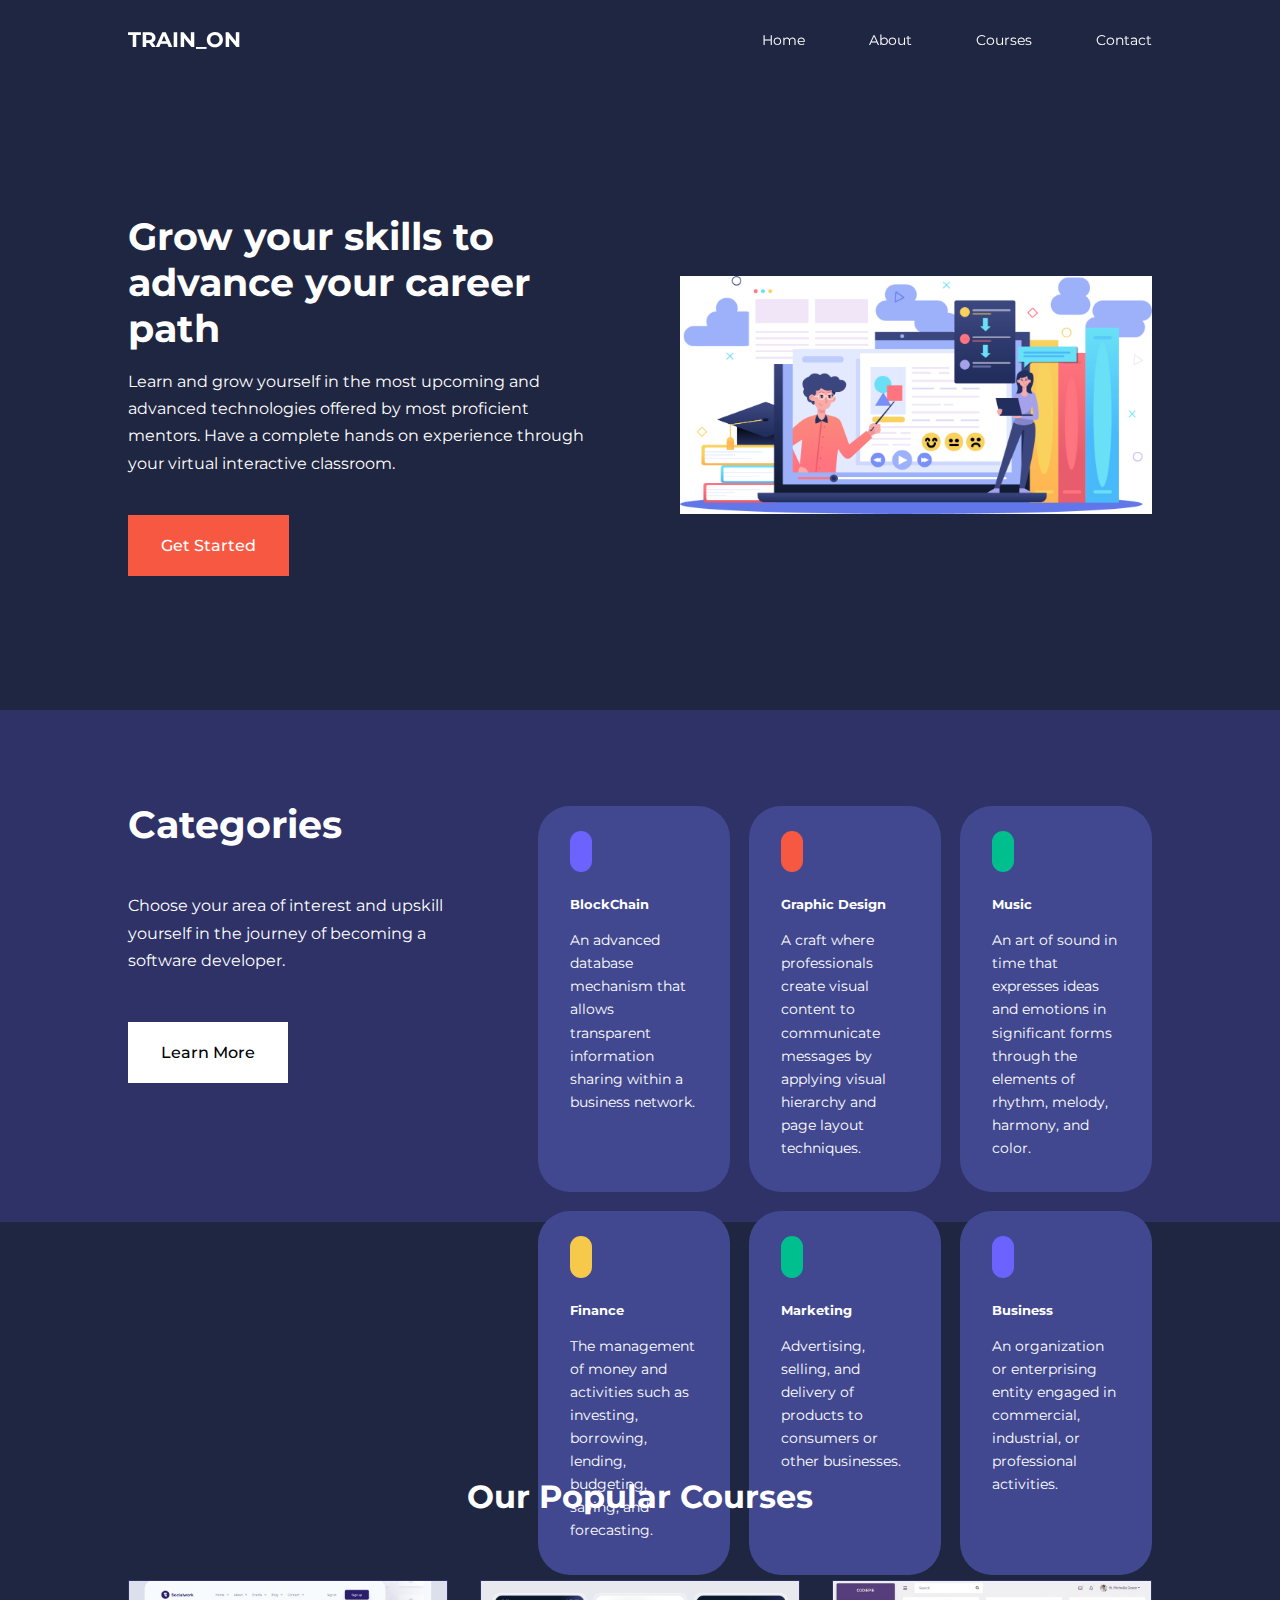
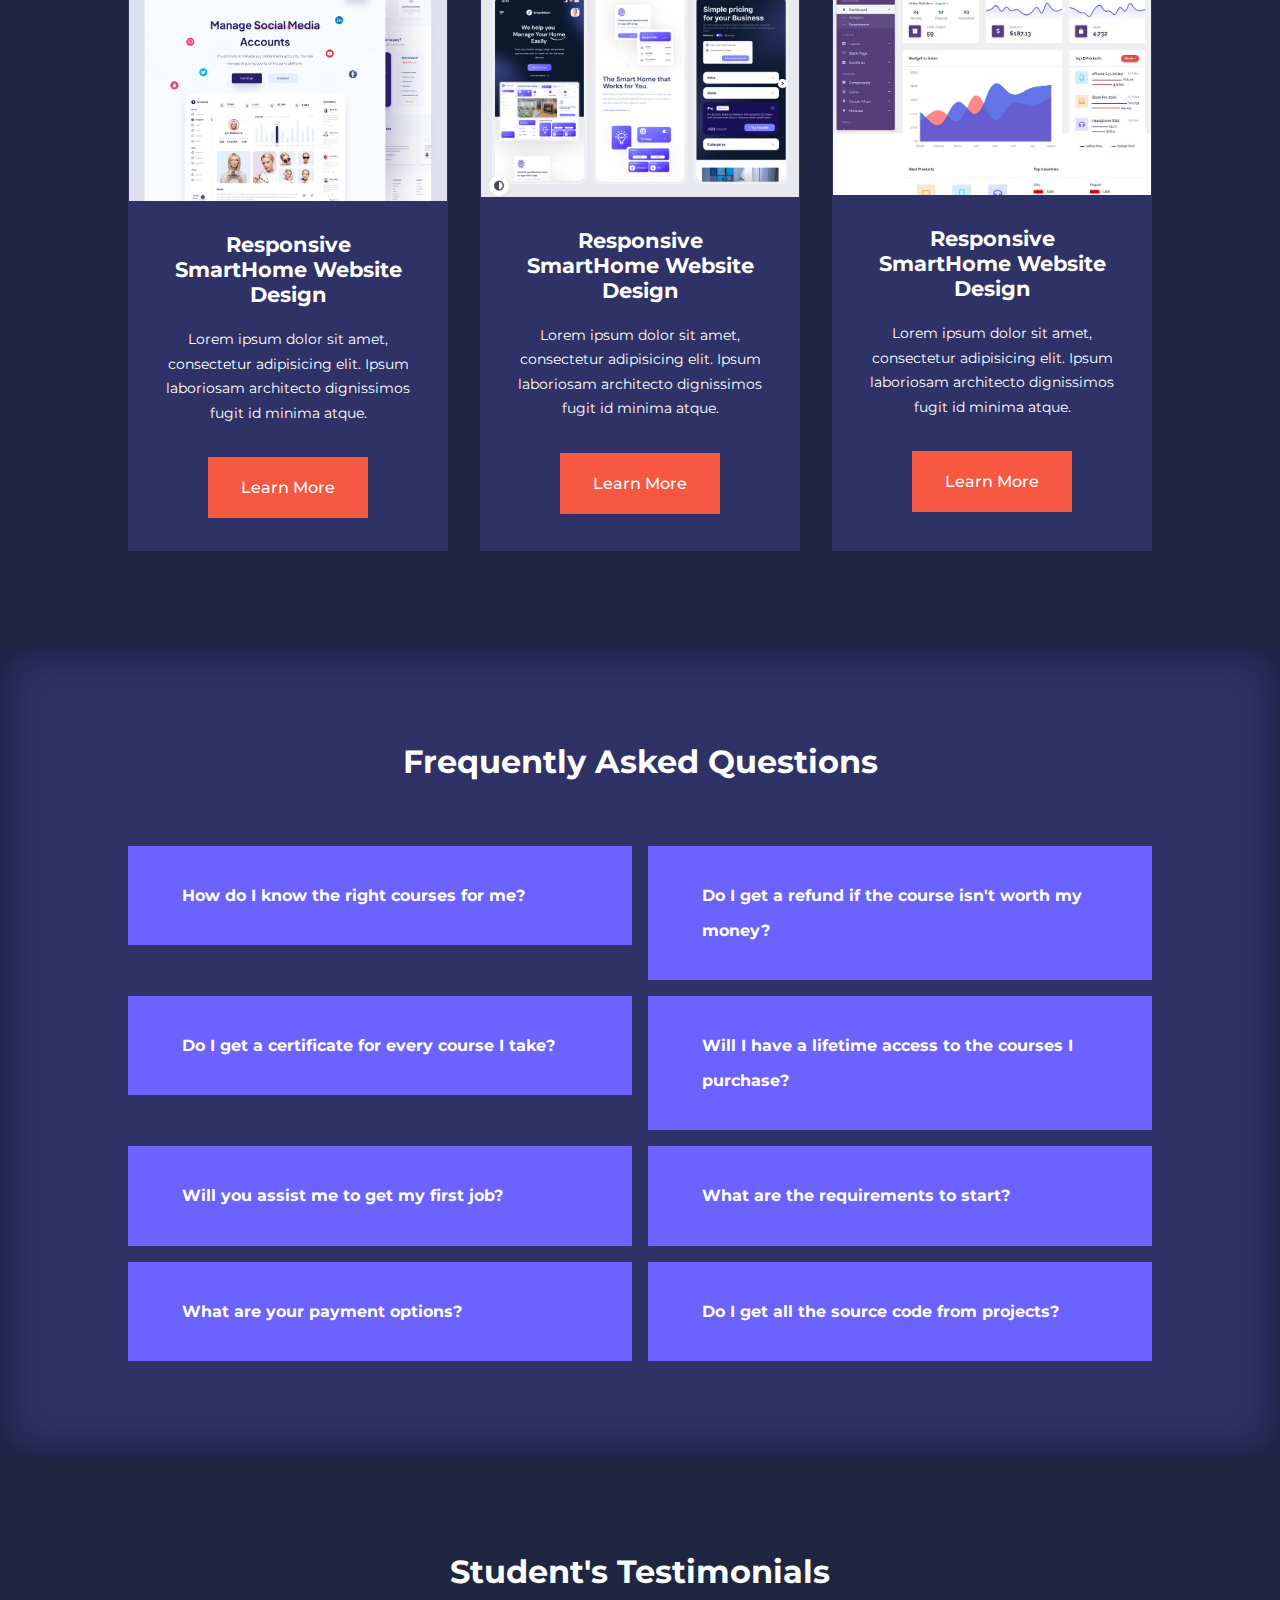
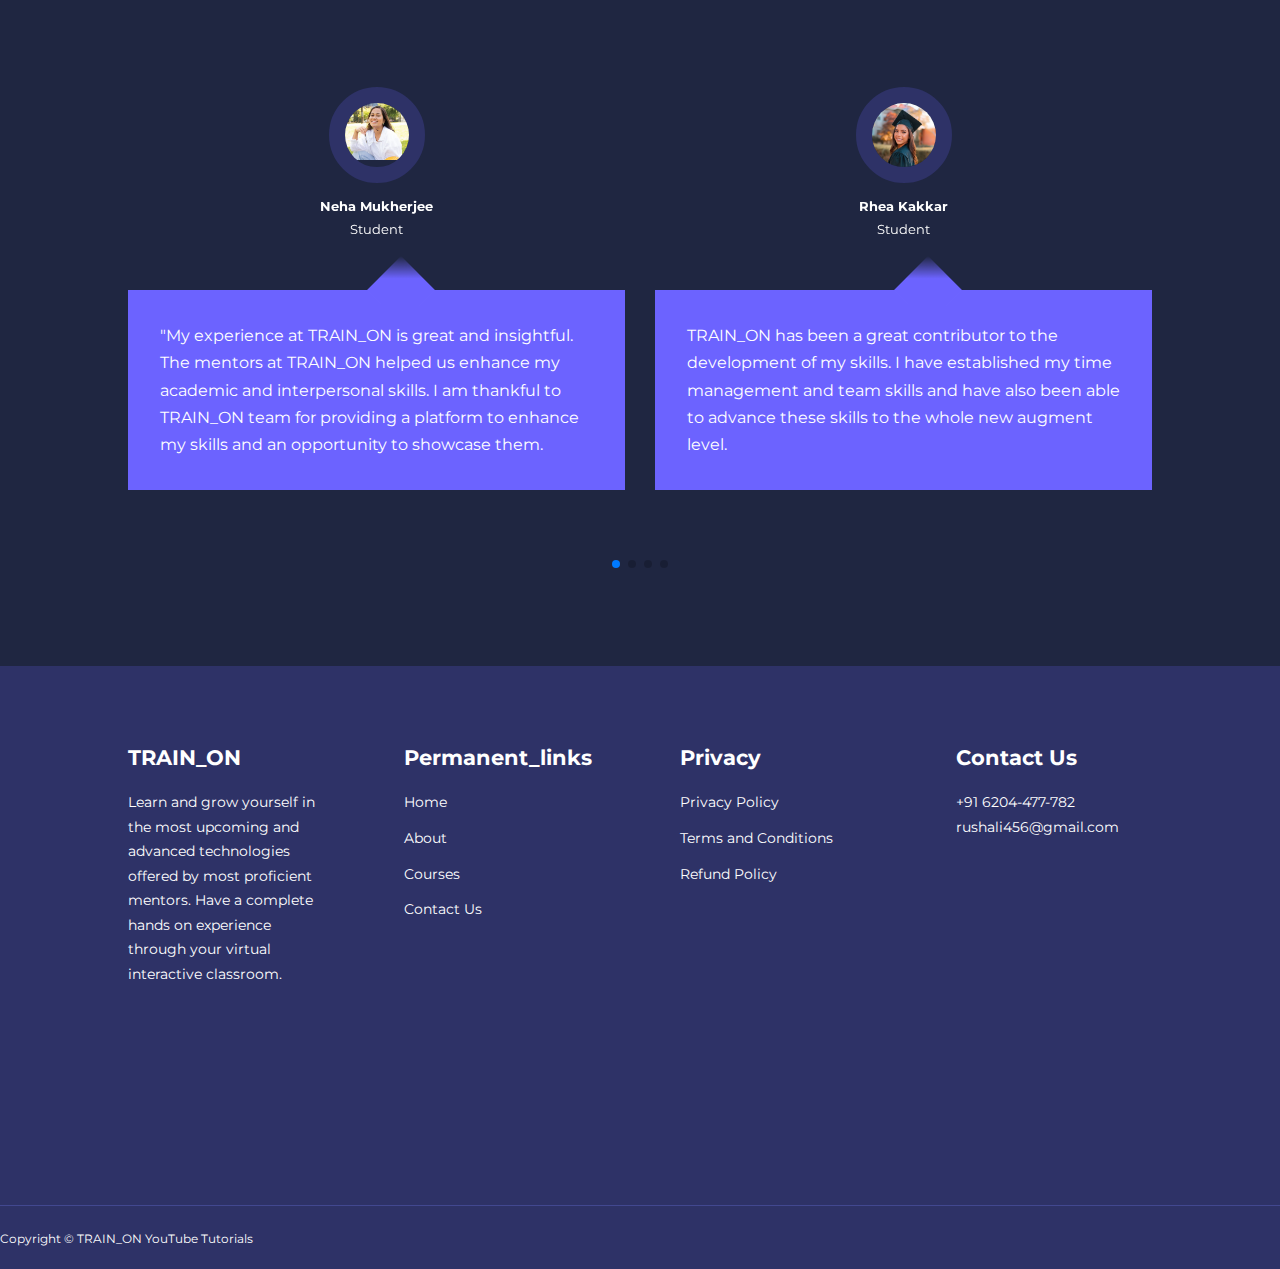
==== index.html @ fe1b5d80 "first commit" ====
<!DOCTYPE html>
<html lang="en">
<head>
    <meta charset="UTF-8">
    <meta http-equiv="X-UA-Compatible" content="IE=edge">
    <meta name="viewport" content="width=device-width, initial-scale=1.0">
    <title>Responsive Mutlipage Education Website Using HTML,CSS & JavaScript</title>


    <!-- ICONSCOUT CDN -->
    <link rel="stylesheet" href="https://unicons.iconscout.com/release/v4.0.0/css/line.css">
    <link rel="stylesheet" href="./css/style.css">


    <!-- GOOGLE FONTS -->
    <link rel="preconnect" href="https://fonts.googleapis.com">
    <link rel="preconnect" href="https://fonts.gstatic.com" crossorigin>
    <link href="https://fonts.googleapis.com/css2?family=Montserrat:wght@300;400;500;600;700;800;900&display=swap" rel="stylesheet">

    <!-- SWIPER JS  -->
    <link
    rel="stylesheet"
    href="https://cdn.jsdelivr.net/npm/swiper@8/swiper-bundle.min.css"/>
    
</head>
<body>
    <nav>
        <div class="container nav__container">
            <a href="index.html"><h4>TRAIN_ON</h4></a>
            <ul class="nav__menu">
                <li><a href="index.html">Home</a></li>
                <li><a href="about.html">About</a></li>
                <li><a href="courses.html">Courses</a></li>
                <li><a href="contact.html">Contact</a></li>
            </ul>
            <button id ="open-menu-btn"><i class="uil uil-bars"></i></button>
            <button id ="close-menu-btn"><i class="uil uil-multiply"></i></button>
        </div>
    </nav>
    
    <!--======================= END OF NAVBAR================= -->

    <header>
        <div class="container header__container">
            <div class="header__left">
                <h1>Grow your skills to advance your career path</h1>
                <p>
                   Learn and grow yourself in the most upcoming and advanced technologies offered by most proficient mentors. Have a complete hands on experience through your virtual interactive classroom.
                </p>
                <a href="courses.html" class="btn btn-primary">Get Started</a>
            </div>

            <div class ="header__right">
                <div class ="header__right-image">
                    <img src="./bg2_image.png">
                </div>
            </div>
        </div>
    </header>
    <!-- ===================END OF HEADER======================== -->

    <section class ="categories">
        <div class="container categories__container">
            <div class="categories__left">
                <h1>Categories</h1>
                <p>
                    Choose your area of interest and upskill yourself in the journey of becoming a software developer.
                </p>
                <a href="#" class="btn">Learn More</a>
            </div>
            <div class="categories__right">
                <article class="category">
                    <span class="category__icon">
                        <i class="uil uil-bitcoin-circle"></i></span>
                    <h5>BlockChain</h5>
                    <p>An advanced database mechanism that allows transparent information sharing within a business network.</p>
                </article>

                <article class="category">
                    <span class="category__icon">
                        <i class="uil uil-palette"></i></span>
                    <h5>Graphic Design</h5>
                    <p>A craft where professionals create visual content to communicate messages by applying visual hierarchy and page layout techniques. </p>
                </article>

                <article class="category">
                    <span class="category__icon">
                        <i class="uil uil-music"></i></span>
                    <h5>Music</h5>
                    <p>An art of sound in time that expresses ideas and emotions in significant forms through the elements of rhythm, melody, harmony, and color.</p>
                </article>
                <article class="category">
                    <span class="category__icon">
                        <i class="uil uil-usd-circle"></i></span>
                    <h5>Finance</h5>
                    <p>The management of money and activities such as investing, borrowing, lending, budgeting, saving, and forecasting.</p>
                </article>
                <article class="category">
                    <span class="category__icon">
                        <i class="uil uil-megaphone"></i></span>
                    <h5>Marketing</h5>
                    <p>Advertising, selling, and delivery of products to consumers or other businesses.</p>
                </article>
                <article class="category">
                    <span class="category__icon"><i class="uil uil-puzzle-piece"></i></span>
                    <h5>Business</h5>
                    <p>An organization or enterprising entity engaged in commercial, industrial, or professional activities.</p>
                </article>
            </div>
        </div>
    </section>
    <!-- =====================END OF CATEGORIES ======================== -->

    <section class="courses">
        <h2>Our Popular Courses</h2>
        <div class="container courses__container">
            <article class="course">
                <div class="course__image">
                     <img src="image_social.png" >
                </div>
                <div class="course__info">
                    <h4>Responsive SmartHome Website Design</h4>
                    <p>
                        Lorem ipsum dolor sit amet, consectetur adipisicing elit. Ipsum laboriosam architecto dignissimos fugit id minima atque. 
                    </p>
                    <a href="course.html" class="btn btn-primary">Learn More</a>
                </div>
            </article>

            <article class="course">
                <div class="course__image">
                     <img src="image_smart.png" >
                </div>
                <div class="course__info">
                    <h4>Responsive SmartHome Website Design</h4>
                    <p>
                        Lorem ipsum dolor sit amet, consectetur adipisicing elit. Ipsum laboriosam architecto dignissimos fugit id minima atque. 
                    </p>
                    <a href="course.html" class="btn btn-primary">Learn More</a>
                </div>
            </article>

            <article class="course">
                <div class="course__image">
                     <img src="image_admin.jpg" >
                </div>
                <div class="course__info">
                    <h4>Responsive SmartHome Website Design</h4>
                    <p>
                        Lorem ipsum dolor sit amet, consectetur adipisicing elit. Ipsum laboriosam architecto dignissimos fugit id minima atque. 
                    </p>
                    <a href="course.html" class="btn btn-primary">Learn More</a>
                </div>
            </article>
        </div>
    </section>
 <!-- ===============FAQs ================= -->

    <section class ="faqs">
        <h2>Frequently Asked Questions</h2>
        <div class="container faqs__container">
            <article class="faq">
               <div class="faq__icon"><i class="uil uil-plus"></i></div> 
               <div class="question__answer">
                <h4>How do I know the right courses for me?</h4>
                <p>
                    The courses provided here are diversified and detailed .You can choose the course that best suits your area of interest. 
                </p>
               </div>
            </article>

            <article class="faq">
               <div class="faq__icon"><i class="uil uil-plus"></i></div> 
               <div class="question__answer">
                <h4>Do I get a refund if the course isn't worth my money?</h4>
                <p>
                    If an individual has bought the course and accessed it for more than 7 days , we provide partial refund .
                    If the individual has accessed the course for more than 14 days , refund is unavailable.
                </p>
               </div>
            </article>
            
            <article class="faq">
               <div class="faq__icon"><i class="uil uil-plus"></i></div> 
               <div class="question__answer">
                <h4>Do I get a certificate for every course I take?</h4>
                <p>
                    Yes, after completion of every course the individual will have to submit an assignment assigned by the mentor . After submission of assignment, the individual will receive a certificate .
                </p>
               </div>
            </article>

            <article class="faq">
               <div class="faq__icon"><i class="uil uil-plus"></i></div> 
               <div class="question__answer">
                <h4>Will I have a lifetime access to the courses I purchase?</h4>
                <p>
                    No , the courses bought are only accessible for a duration of 1 year.
                </p>
               </div>
            </article>

            <article class="faq">
               <div class="faq__icon"><i class="uil uil-plus"></i></div> 
               <div class="question__answer">
                <h4>Will you assist me to get my first job?</h4>
                <p>
                    Our organization provides industry level training and knowledge to the learners and also assists them by providing Letter of Recommendation for work of excellence which becomes beneficial in getting a job .
                </p>
               </div>
            </article>

            <article class="faq">
               <div class="faq__icon"><i class="uil uil-plus"></i></div> 
               <div class="question__answer">
                <h4>What are the requirements to start?</h4>
                <p>
                    There are no pre-requisites for starting a course . The courses are taught from basic level to advanced level.
                </p>
               </div>
            </article>

            <article class="faq">
               <div class="faq__icon"><i class="uil uil-plus"></i></div> 
               <div class="question__answer">
                <h4>What are your payment options?</h4>
                <p>
                    We accept card payment and upi payment.
                </p>
               </div>
            </article>

            <article class="faq">
               <div class="faq__icon"><i class="uil uil-plus"></i></div> 
               <div class="question__answer">
                <h4>Do I get all the source code from projects?</h4>
                <p>
                    Source code , notes and all the study materials are provided for every course.
                </p>
               </div>
            </article>

         
        </div>
    </section>
<!-- ====================END OF FAQs =========================-->

    <section class="container testimonials__container mySwiper">
        <h2>Student's Testimonials</h2>
        <div class="swiper-wrapper">
            <article class="testimonial swiper-slide">
                <div class="avatar">
                    <img src="stu_1.png" >
                </div>
                <div class="testimonial__info">
                    <h5>Neha Mukherjee</h5>
                    <small>Student</small>
                </div>
                <div class ="testimonial__body">
                    <p>
                        "My experience at TRAIN_ON is great and insightful. The mentors at TRAIN_ON helped us enhance my academic and interpersonal skills. I am thankful to TRAIN_ON team  for providing a platform to enhance my skills and an opportunity to showcase them. 
                    </p>
                </div>
            </article>

            <article class="testimonial swiper-slide">
                <div class="avatar">
                    <img src="stu_2.png" >
                </div>
                <div class="testimonial__info">
                    <h5>Rhea Kakkar</h5>
                    <small>Student</small>
                </div>
                <div class ="testimonial__body">
                    <p>
                        TRAIN_ON has been a great contributor to the development of my skills. I have established my time management and team skills and have also been able to advance these skills to the whole new augment level. 
                    </p>
                </div>
            </article>

            <article class="testimonial swiper-slide">
                <div class="avatar">
                    <img src="stu_3.png" >
                </div>
                <div class="testimonial__info">
                    <h5>Ryan Khan</h5>
                    <small>Student</small>
                </div>
                <div class ="testimonial__body">
                    <p>
                        TRAIN_ON is a place where you can find an amalgamation of learning. I feel great studying from TRAIN_ON as it gives great opportunity as well as support from mentors and to learn and enhance knowledge.
                    </p>
                </div>
            </article>

            <article class="testimonial swiper-slide">
                <div class="avatar">
                    <img src="stud_4.png" >
                </div>
                <div class="testimonial__info">
                    <h5>Pranav Nair</h5>
                    <small>Student</small>
                </div>
                <div class ="testimonial__body">
                    <p>
                        TRAIN_ON mentors have put in all the efforts to groom us and make us working professionals. It was a wonderful experience studying from TRAIN_ON.
                    </p>
                </div>
            </article>

            <article class="testimonial swiper-slide">
                <div class="avatar">
                    <img src="stu_5.png" >
                </div>
                <div class="testimonial__info">
                    <h5>Joya Kalwarni</h5>
                    <small>Student</small>
                </div>
                <div class ="testimonial__body">
                    <p>
                        TRAIN_ON has provided us a very enhanced and efficient platform for the exposure to the training and software delevolpment environment.
                    </p>
                </div>
            </article>
        </div>
        <div class="swiper-pagination"></div>
    </section>

<!-- =============END OF TESTIMONIALS =======================-->

    <footer class="footer">
        <div class="container footer__container">
            <div class="footer__1">
                <a href="index.html" class="footer__logo"><h4>TRAIN_ON</h4></a>
                <p>
                    Learn and grow yourself in the most upcoming and advanced technologies offered by most proficient mentors. Have a complete hands on experience through your virtual interactive classroom.
                </p>
            </div>

            <div class="footer__2">
                <h4>Permanent_links</h4>
                <ul class="permalinks">
                    <li><a href="index.html">Home</a></li>
                    <li><a href="about.html">About</a></li>
                    <li><a href="courses.html">Courses</a></li>
                    <li><a href="contact.html">Contact Us</a></li>
                </ul>
            </div>
            <div class="footer__3">
                <h4>Privacy</h4>
                <ul class="privacy">
                    <li><a href="#">Privacy Policy</a></li>
                    <li><a href="#">Terms and Conditions</a></li>
                    <li><a href="#">Refund Policy</a></li>
                </ul>
            </div>
            <div class="footer__4">
                <h4>Contact Us</h4>
               <p>+91 6204-477-782</p>
               <p>rushali456@gmail.com</p>
            </div>
            <ul class="footer__socials">
                <li>
                    <a href="#"><i class="uil uil -facebook-f"></i></a>
                </li>
                <li>
                    <a href="#"><i class="uil uil-instagram-alt"></i></a>
                </li>
                <li>
                    <a href="#"><i class="uil uil-twitter"></i></a>
                </li>
                <li>
                    <a href="#"><i class="uil uil-linkedin-alt"></i></a>
                </li>
            </ul>    
        </div>
        <div class="footer__copyright">
            <small>Copyright &copy; TRAIN_ON YouTube Tutorials</small>
        </div>
       
    </footer>



    <script src="https://cdn.jsdelivr.net/npm/swiper@8/swiper-bundle.min.js"></script> 
    <script src ="main.js"></script>

   <script>
      var swiper = new Swiper(".mySwiper", {
        slidesPerView: 1,
        spaceBetween: 30,
        pagination: {
          el: ".swiper-pagination",
          clickable: true,
        },

        //when window width is >=600px 
        breakpoints : {
            600 : {
                slidesPerView : 2
            }
        }
      });
   </script>
</body>
</html>
---- css/style.css ----
* {
    margin: 0;
    padding: 0;
    border: 0;
    outline: 0;
    text-decoration: none;
    list-style: none;
    box-sizing: border-box;
}
:root {
    --color-primary : #6c63ff;
    --color-success : #00bf8e;
    --color-warning : #f7c94b;
    --color-danger : #f75842;
    --color-danger-variant : rgba(247,88,66,0.4);
    --color-white : #ffff;
    --color-light : rgba(255,255,255,0.7);
    --color-black : #000;
    --color-bg : #1f2641;
    --color-bg1 : #2e3267;
    --color-bg2 : #424890;

    --container-width-lg :80%;
    --container-width-md :90%;
    --container-width-sm :94%;

    --transition :all 400ms ease;

}
body {
    font-family: 'Montserrat', sans-serif;
    line-height: 1.7;
    color: var(--color-white);
    background: var(--color-bg);
}

.container {
    width : var(--container-width-lg);
    margin: 0 auto;
}

section {
    padding : 6rem 0;
}

section h2 {
    text-align: center;
    margin-bottom: 4rem;
}

h1,h2,h3,h4,h5 {
    line-height: 1.2;
}
h1 {
    font-size: 2.4rem;
}
h2 {
    font-size: 2rem;
}
h3 {
    font-size: 1.6rem;
}
h4 {
    font-size: 1.3rem;
}
a {
    color: var(--color-white);
}
img {
    width: 100%;
    display: block;
    object-fit: cover;
}
.btn {
    display: inline-block;
    background: var(--color-white);
    color: var(--color-black);
    padding: 1rem 2rem;
    border: 1px solid transparent;
    font-weight: 500;
    transition: var(--transition);
}
.btn:hover {
    background: transparent;
    color: var(--color-white);
    border-color: var(--color-white);
}
.btn-primary {
    background: var(--color-danger);
    color: var(--color-white);
}

/* ============NAVBAR=============  */
nav {
    background: transparent;
    width: 100vw;
    height: 5rem;
    position: fixed;
    top: 0;
    z-index: 11;
}

/* change navbar styles on scroll using javascript */
.window-scroll {
    background: var(--color-primary);
    box-shadow: 0 1rem 2rem rgba(0 , 0 , 0 , 0.2);
}
.nav__container {
    height: 100%;
    display: flex;
    justify-content: space-between;
    align-items: center;
}

nav button {
    display: none;
}
.nav__menu {
    display: flex;
    align-items: center;
    gap :4rem;
}
.nav__menu a {
    font-size: 0.9rem;
    transition: var(--transition);
}
.nav__menu a:hover {
    color: var(--color-bg2);
}

/* ============HEADER=============  */

header {
    position: relative;
    top: 5rem;
    overflow: hidden;
    height: 70vh;
    margin-bottom: 5rem;
}
.header__container {
    display: grid;
    grid-template-columns: 1fr 1fr;
    align-items: center;
    gap: 5rem;
    height: 100%;
}
.header__left p{
    margin: 1rem 0 2.4rem ;
}

/* ================CATEGORIES=============== */

.categories {
    background :var(--color-bg1);
    height: 32rem;
}
.categories h1 {
    line-height: 1;
    margin-bottom: 3rem;
}
.categories__container 
{
    display: grid;
    grid-template-columns: 40% 60%;
   
}
.categories__left{
    margin-right: 4rem;
}
.categories__left p {
    margin: 1rem 0 3rem ;
}
.categories__right {
    display: grid;
    grid-template-columns: repeat(3, 1fr);
    gap: 1.2rem;
}
.category {
    background: var(--color-bg2);
    padding: 2rem;
    border-radius: 2rem;
    transition: var(--transition);
}
.category:hover {
    box-shadow: 0 3rem 3rem rgba(0,0,0,0.3);
    z-index: 1;
}
.category:nth-child(2) .category__icon{
    background: var(--color-danger);
}
.category:nth-child(3) .category__icon{
    background: var(--color-success);
}
.category:nth-child(4) .category__icon{
    background: var(--color-warning);
}
.category:nth-child(5) .category__icon{
    background: var(--color-success);
}

.category__icon {
    background: var(--color-primary);
    padding: 0.7rem;
    border-radius: 0.9rem;
}
.category h5 {
    margin: 2rem 0 1rem;
}
.category p {
    font-size: 0.85rem;
}

/*==================== POPULAR COURSES==================== */
.courses {
    margin-top: 10rem;
}
.courses__container {
    display: grid;
    grid-template-columns: repeat(3, 1fr);
    gap: 2rem;
}
.course {
    background: var(--color-bg1);
    text-align: center;
    border: 1px solid transparent ;
    transition: var(--transition);
}

.course:hover {
    background: transparent;
    border-color: var(--color-primary);
}
.course__info {
    padding :2rem;
}
.course__info p {
    margin: 1.2rem 0 2rem;
    font-size: 0.9rem;
}

/* ====================FAQs======================== */
.faqs {
    background: var(--color-bg1);
    box-shadow: inset 0 0 3rem rgba(0,0,0,0.5);
}
.faqs__container {
    display : grid;
    grid-template-columns: 1fr 1fr;
    gap : 1rem;
}
.faq {
    padding: 2rem;
    display: flex;
    align-items: center;
    gap: 1.4rem;
    height: fit-content;
    background: var(--color-primary);
    cursor: pointer;
}

.faq h4 {
    font-size: 1rem ;
    line-height: 2.2;
}

.faq__icon {
    align-self: flex-start;
    font-size: 1.2rem;
}
.faq p {
    margin-top: 0.8rem;
    display: none;
}

.faq.open p {
    display: block;
}

/* ===============TESTIMONIALS=========== */
.testimonials__container {
    overflow-x: hidden;
    position: relative;
    margin-bottom: 5rem;
}
.testimonial {
    padding-top: 2rem;
} 
.avatar {
    width: 6rem;
    height: 6rem;
    border-radius: 50%;
    overflow: hidden;
    margin: 0 auto 1rem ;
    border: 1rem solid var(--color-bg1);
}
.testimonial__info {
    text-align: center;
}
.testimonial__body {
    background: var(--color-primary);
    padding : 2rem;
    margin-top: 3rem;
    position: relative;
}
.testimonial__body::before {
    content: "";
    display: block;
     background: linear-gradient(
        135deg,transparent,var(--color-primary),var(--color-primary),var(--color-primary));
    width: 3rem;
    height:3rem;
    position: absolute; 
    left: 50%;
    top: -1.5rem;
    transform: rotate(45deg);
}

/* ==================FOOTER==============  */
.footer {
    background: var(--color-bg1);
    padding-top: 5rem;
    font-size: 0.9rem;
}
.footer__container {
    display: grid;
    grid-template-columns: repeat(4,1fr);
    gap: 5rem;
}
.footer__container >  div h4 {
    margin-bottom: 1.2rem;
}
.footer__1 p {
    margin: 0 0 2rem;
}
footer ul li {
    margin-bottom: 0.7rem;
}
footer ul li a:hover {
    text-decoration: underline;
}
.footer__socials {
    display :flex;
    gap: 1rem;
    font-size: 1.2rem;
    margin-top: 2rem;
}

.footer__copyright {
    test-align: center;
    margin-top: 4rem;
    padding: 1.2rem 0;
    border-top:1px solid var(--color-bg2);
}

/*============== MEDIA QUERIES (TABLETS) ============*/
@media screen and (max-width : 1024px) {
    .container {
        width : var(--container-width-md);
    }
    h1 {
        font-size: 2.2rem;
    }
    h2 {
        font-size: 1.7rem;
    }
    h3 {
        font-size: 1.4rem;
    }
    h4 {
        font-size: 1.2rem;
    } 
    /*=============== NAVBAR=================== */
    nav button {
        display: inline-block;
        background: transparent;
        font-size: 1.8rem;
        color: var(--color-white);
        cursor: pointer;
    }
    nav button#close-menu-btn {
        display: none;
    }
    .nav__menu {
        position: fixed;
        top:5rem;
        right :5%;
        height:fit-content;
        width:18rem;
        flex-direction: column;
        gap: 0;
        display: none;
    }
    
    .nav__menu li {
        width: 100%;
        height: 5.8rem;
        animation: animateNavItems 400ms linear forwards;
        transform-origin: top right;
    }
    .nav__menu li :nth-child(2)
    {
        animation-delay: 200ms;
    }
    .nav__menu li :nth-child(3)
    {
        animation-delay: 400ms;
    }
    .nav__menu li :nth-child(4)
    {
        animation-delay: 600ms;
    }
    @keyframes animateNavItems {
        0% {
            transform :rotateZ(-90deg) rotateX(90deg) scale(0.1);
        }
        
        100% {
            transform: rotateZ(0);
            opacity: 1;
        }
    }
    .nav__menu li a {
        background: var(--color-primary);
        box-shadow: -4rem 6rem 10rem rgba(0 , 0 , 0 , 0.6);
        width: 100%;
        height: 100%;
        display: grid;
        place-items: center;
    }
    .nav__menu li a :hover {
        background: var(--color-bg2);
        color: var(--color-white);
    }

    /*================= HEADER=============  */
    header {
        height : 52vh;
        margin-bottom: 4rem;
    }
    .header__container {
        gap: 0;
        padding-bottom: 3rem; 
    }

    /* ===============CATEGORIES=========== */
    .categories {
        height : auto; 
    }
    .categories__container {
        grid-template-columns: 1fr;
        gap: 3rem;
    }
    .categories__left {
        margin-right: 0;
    }
    /* ===========POPULAR COURSES ========== */
    .courses {
        margin-top: 0;
    }
    .courses__container {
        grid-template-columns: 1fr 1fr;
    }

    /* ================FAQs==================  */
    .faqs__container {
        grid-template-columns: 1fr;
    }

    .faq {
        padding: 1.5rem;
    }

    /*============ FOOTER===============  */
    .footer__container {
        grid-template-columns: 1fr 1fr;
    }
}

/*=========== MEDIA QUESRIES (PHONES) ========== */
@media screen and (max-width :600px) {
    .container {
        width: var(--container-width-sm);
    }

    /*=========== NAVBAR =================== */
    .nav__menu {
        right: 3%;
    }

    /* ===============HEADER==============  */
    header {
        height: 100vh;
    }
    .header__container {
        grid-template-columns: 1fr;
        text-align: center;
        margin-top: 0;
    }

    .header__left p {
        margin-bottom: 1.3rem;
    }
    /*======== CATEGORIES ================ */
    .categories__right {
        grid-template-columns: 1fr 1fr;
        gap :0.7rem;
    }
    .category {
        padding: 1rem;
        border-radius: 1rem;
    }
    .category__icon {
        margin-top: 4px;
        display: inline-block;
    }

    /*=========== POPULAR COURSES =========== */
    .courses__container {
        grid-template-columns: 1fr;
    }

    /* ===========TESTIMONIAL =============== */
    .testimonial__body {
        padding: 1.2rem;
    }
    /*============= FOOTER =========== */
    .footer__container {
        grid-template-columns: 1fr;
        text-align: center;
        gap: 2rem;
    }

    .footer__1 p{
        margin: 1rem auto;
    }
    .footer__socials {
        justify-content: center;
    }
}
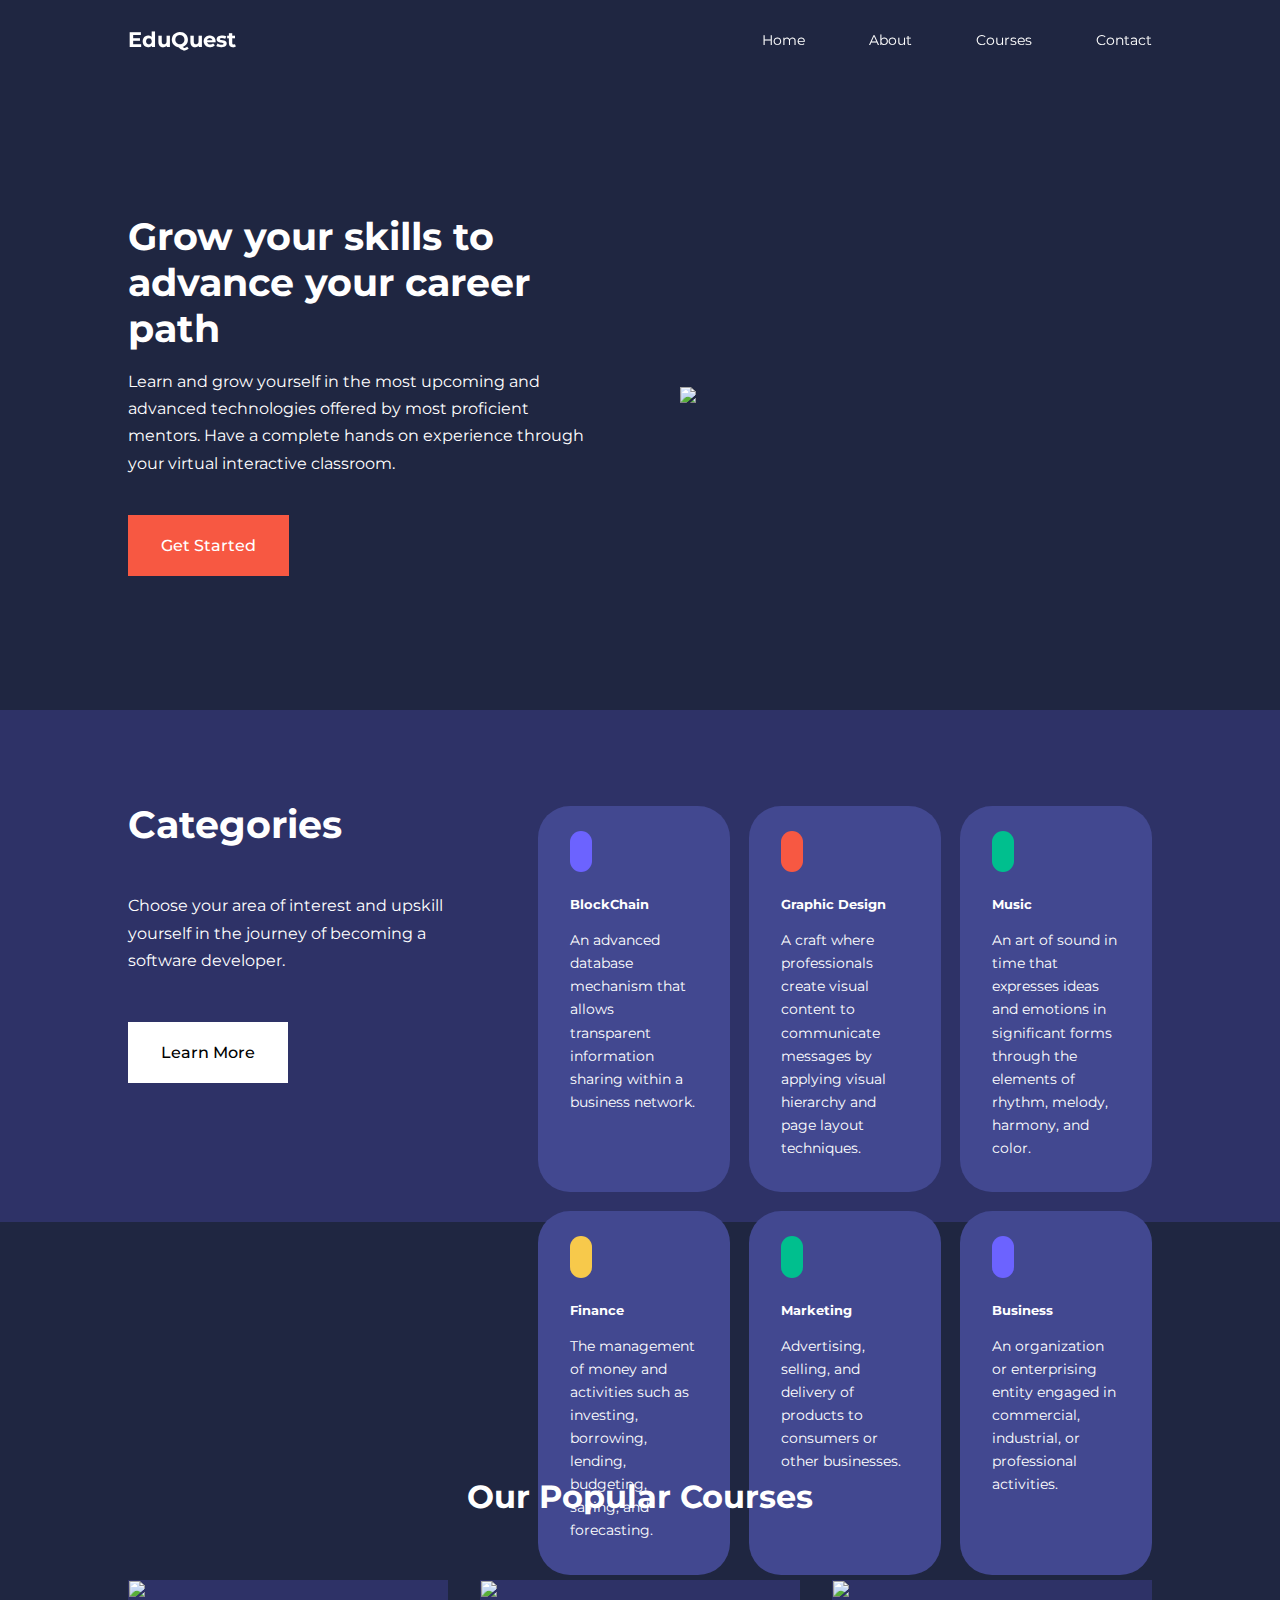
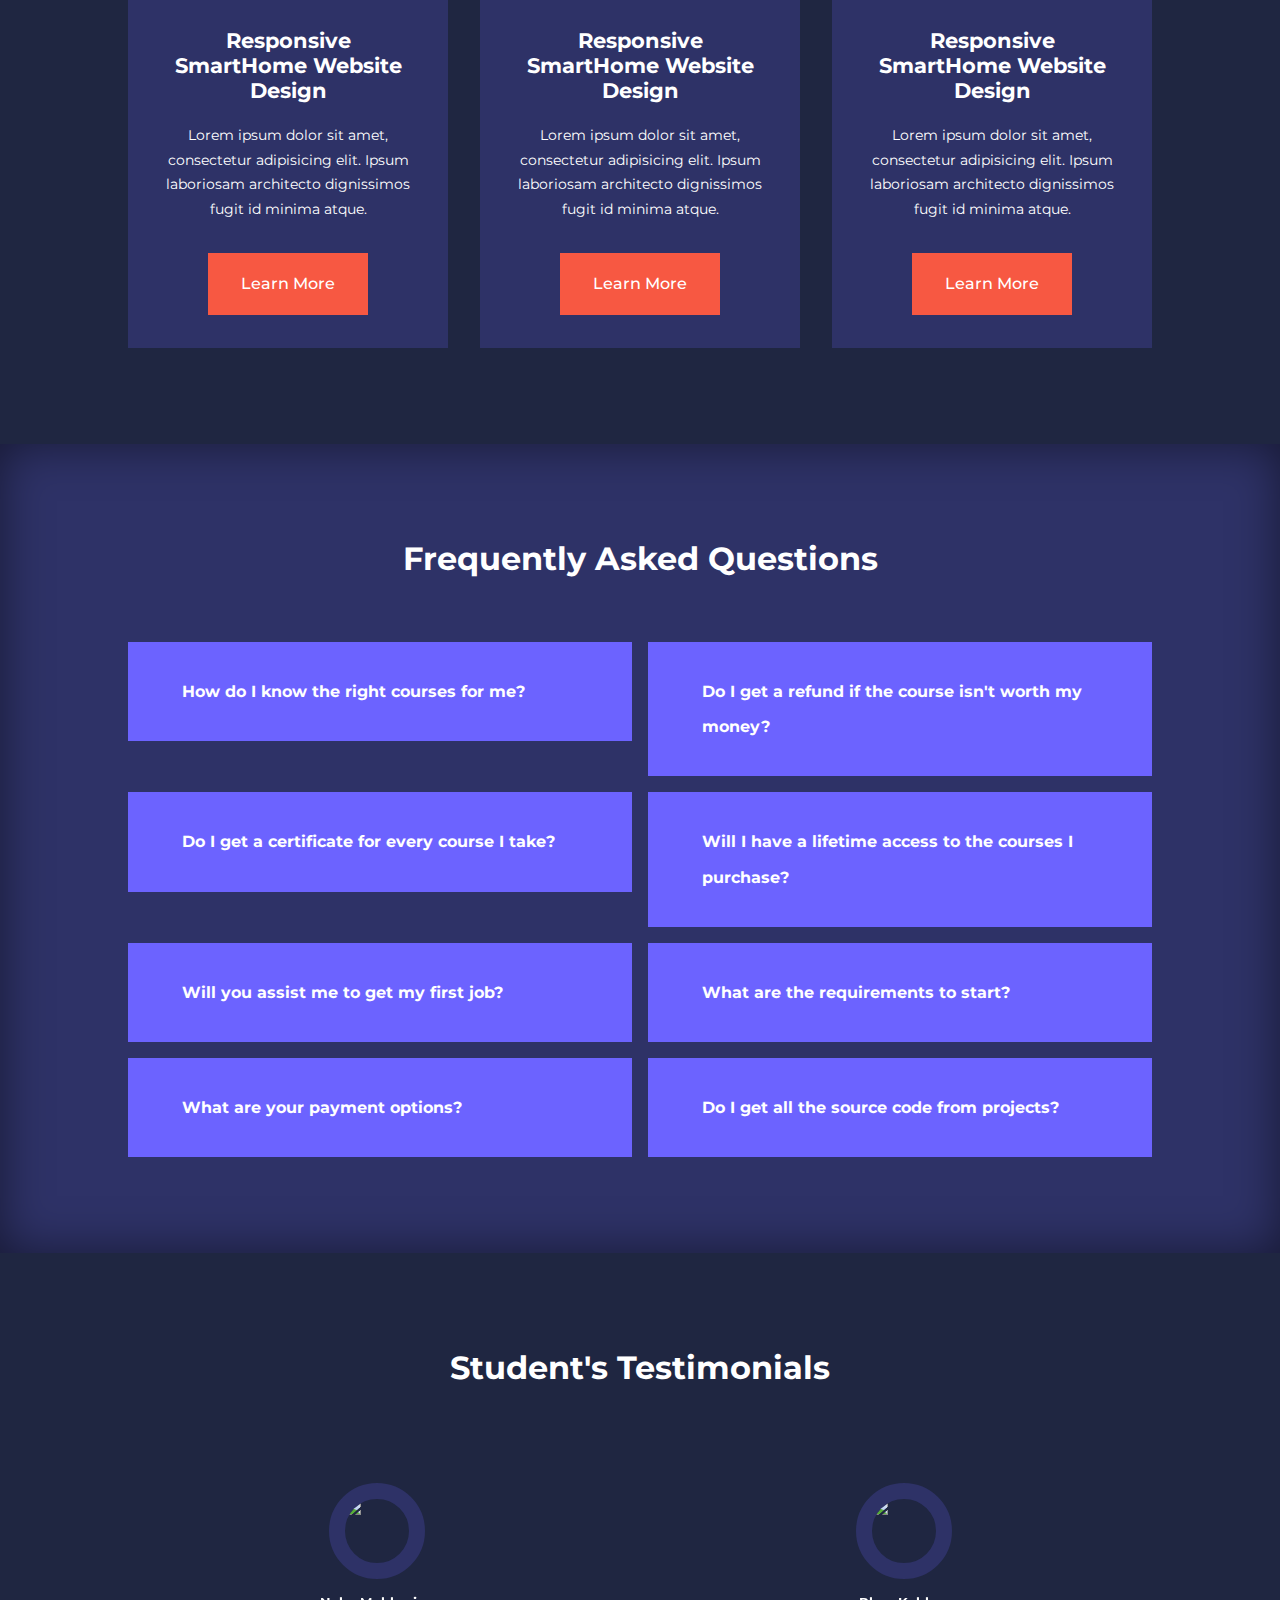
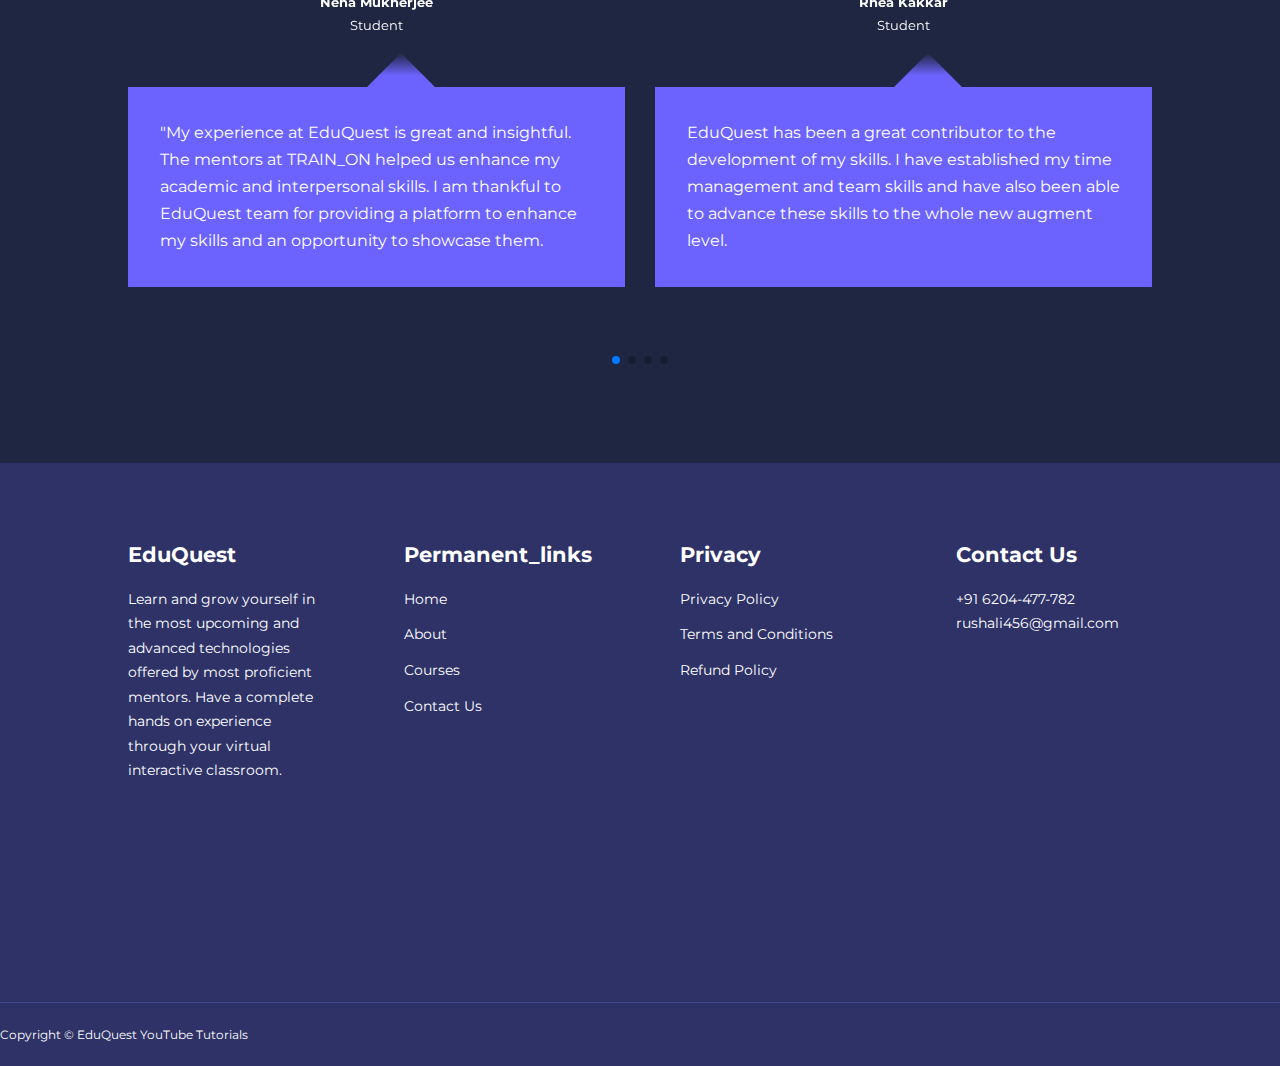
==== commit 26122bfd: "index.html" ====
--- a/index.html
+++ b/index.html
@@ -26,7 +26,7 @@
 <body>
     <nav>
         <div class="container nav__container">
-            <a href="index.html"><h4>TRAIN_ON</h4></a>
+            <a href="index.html"><h4>EduQuest</h4></a>
             <ul class="nav__menu">
                 <li><a href="index.html">Home</a></li>
                 <li><a href="about.html">About</a></li>
@@ -258,7 +258,7 @@
                 </div>
                 <div class ="testimonial__body">
                     <p>
-                        "My experience at TRAIN_ON is great and insightful. The mentors at TRAIN_ON helped us enhance my academic and interpersonal skills. I am thankful to TRAIN_ON team  for providing a platform to enhance my skills and an opportunity to showcase them. 
+                        "My experience at EduQuest is great and insightful. The mentors at TRAIN_ON helped us enhance my academic and interpersonal skills. I am thankful to EduQuest team  for providing a platform to enhance my skills and an opportunity to showcase them. 
                     </p>
                 </div>
             </article>
@@ -273,7 +273,7 @@
                 </div>
                 <div class ="testimonial__body">
                     <p>
-                        TRAIN_ON has been a great contributor to the development of my skills. I have established my time management and team skills and have also been able to advance these skills to the whole new augment level. 
+                        EduQuest has been a great contributor to the development of my skills. I have established my time management and team skills and have also been able to advance these skills to the whole new augment level. 
                     </p>
                 </div>
             </article>
@@ -288,7 +288,7 @@
                 </div>
                 <div class ="testimonial__body">
                     <p>
-                        TRAIN_ON is a place where you can find an amalgamation of learning. I feel great studying from TRAIN_ON as it gives great opportunity as well as support from mentors and to learn and enhance knowledge.
+                        EduQuest is a place where you can find an amalgamation of learning. I feel great studying from EduQuest as it gives great opportunity as well as support from mentors and to learn and enhance knowledge.
                     </p>
                 </div>
             </article>
@@ -303,7 +303,7 @@
                 </div>
                 <div class ="testimonial__body">
                     <p>
-                        TRAIN_ON mentors have put in all the efforts to groom us and make us working professionals. It was a wonderful experience studying from TRAIN_ON.
+                        EduQuest mentors have put in all the efforts to groom us and make us working professionals. It was a wonderful experience studying from EduQuest.
                     </p>
                 </div>
             </article>
@@ -318,7 +318,7 @@
                 </div>
                 <div class ="testimonial__body">
                     <p>
-                        TRAIN_ON has provided us a very enhanced and efficient platform for the exposure to the training and software delevolpment environment.
+                        EduQuest has provided us a very enhanced and efficient platform for the exposure to the training and software delevolpment environment.
                     </p>
                 </div>
             </article>
@@ -331,7 +331,7 @@
     <footer class="footer">
         <div class="container footer__container">
             <div class="footer__1">
-                <a href="index.html" class="footer__logo"><h4>TRAIN_ON</h4></a>
+                <a href="index.html" class="footer__logo"><h4>EduQuest</h4></a>
                 <p>
                     Learn and grow yourself in the most upcoming and advanced technologies offered by most proficient mentors. Have a complete hands on experience through your virtual interactive classroom.
                 </p>
@@ -375,7 +375,7 @@
             </ul>    
         </div>
         <div class="footer__copyright">
-            <small>Copyright &copy; TRAIN_ON YouTube Tutorials</small>
+            <small>Copyright &copy; EduQuest YouTube Tutorials</small>
         </div>
        
     </footer>
@@ -403,4 +403,4 @@
       });
    </script>
 </body>
-</html>+</html>
